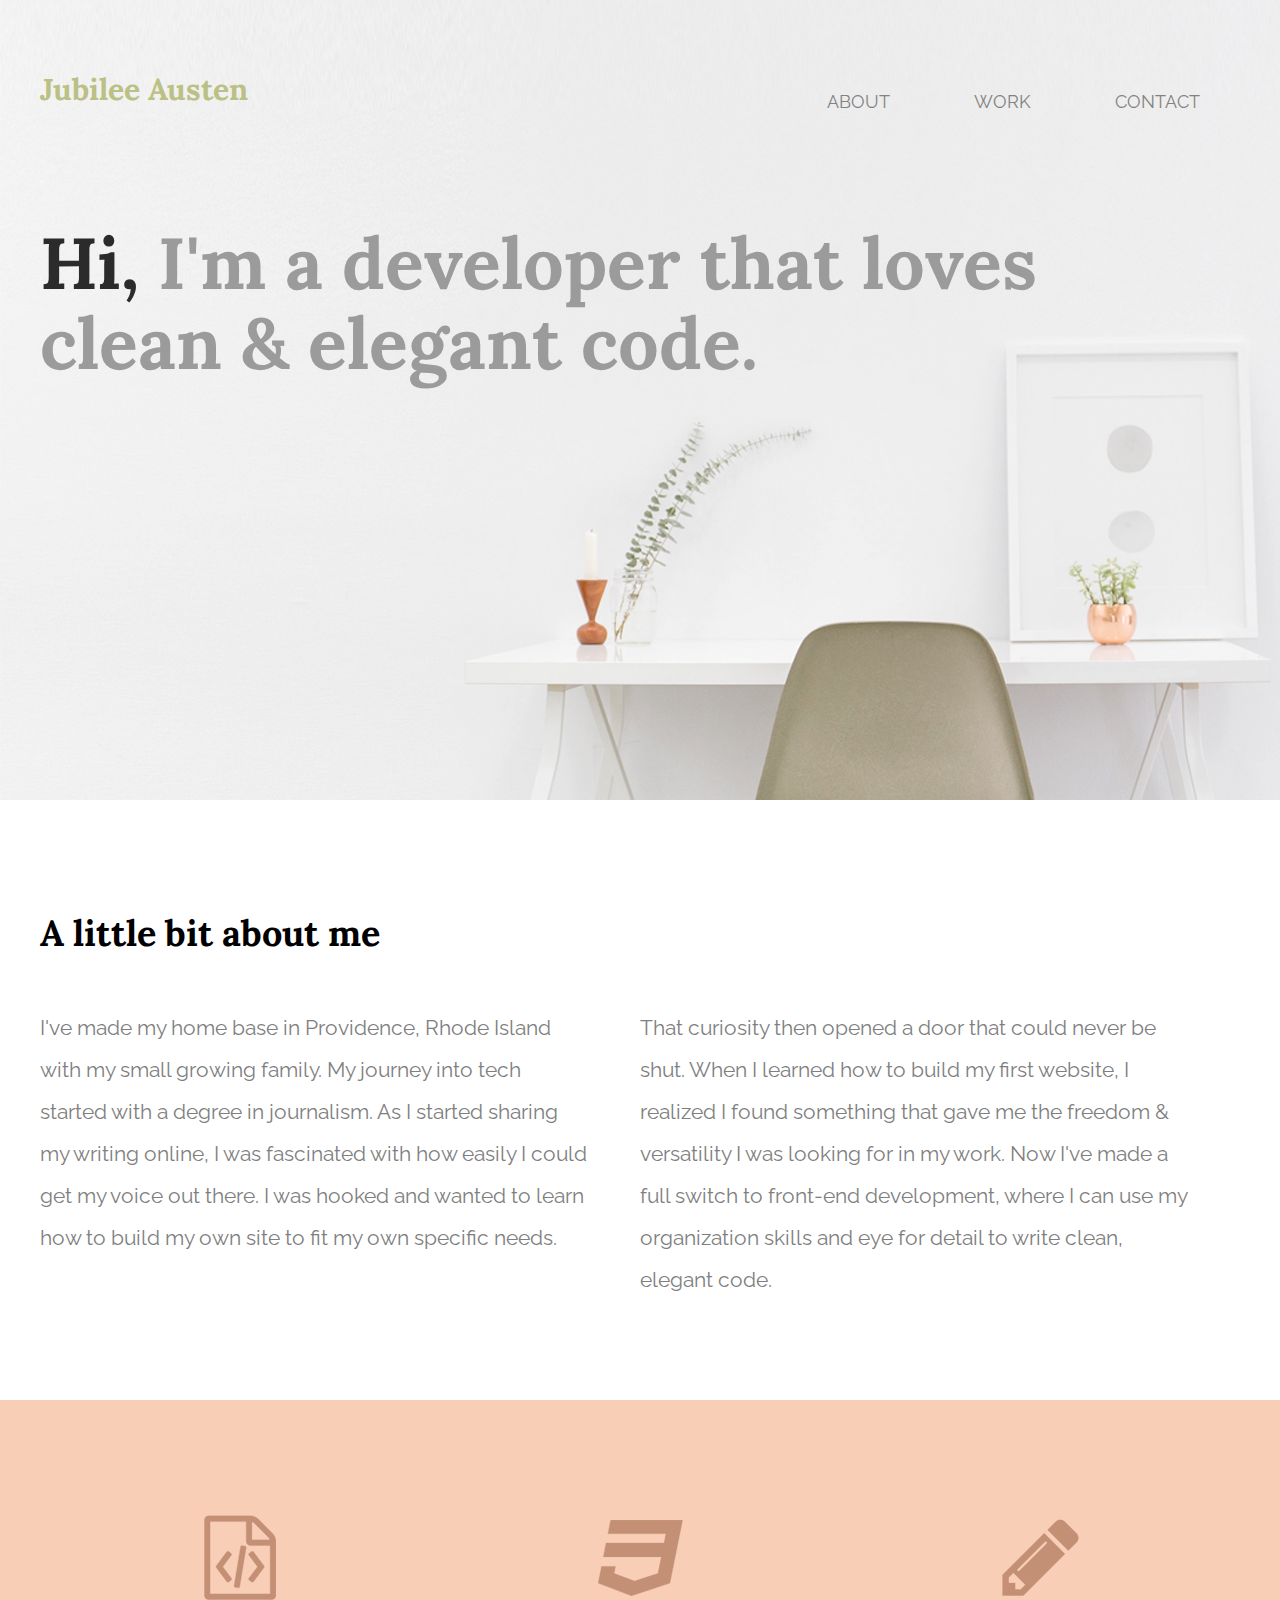
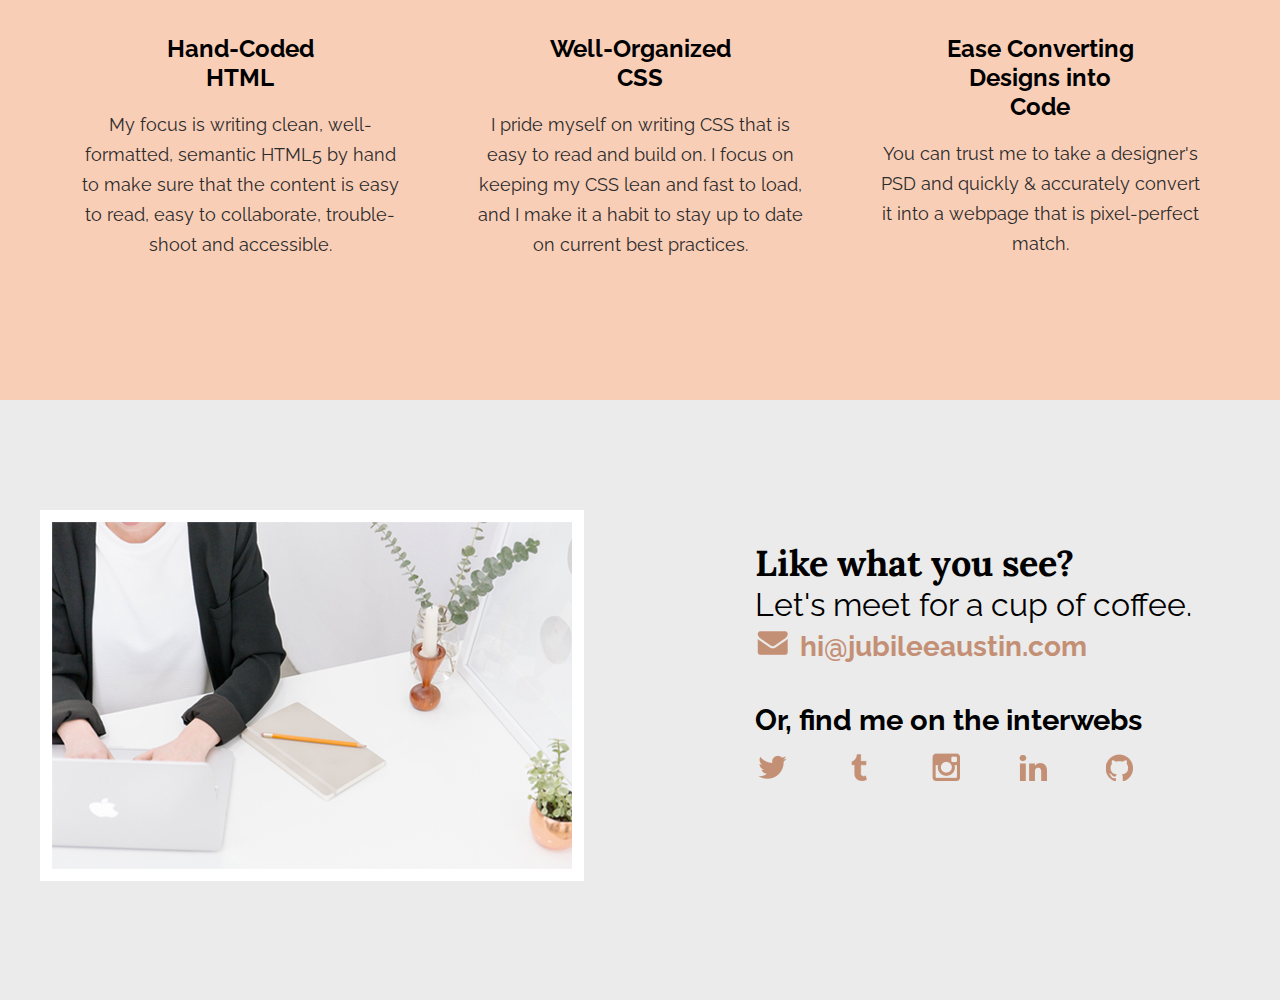
==== index.html @ 23e6f0e2 "initial commit for jubilee austen" ====
<!doctype html>
<html>
    <head>
        <title>Jubilee Austen</title>
        <link rel="stylesheet" href="css/normalize.css">
        <link rel="stylesheet" href="css/main.css">
        <link href="https://fonts.googleapis.com/css?family=Raleway" rel="stylesheet" type='text/css'>
        <link href="https://fonts.googleapis.com/css?family=Lora" rel="stylesheet" type='text/css'>
    </head>
    <body>
      <header>

        <div class="full-width">
          <div class="half-width">
            <h1>Jubilee Austen</h1>

            </div>

            <div class="half-width">

              <nav>
                <ul>
                  <li><a href="#about">About</a></li>
                  <li><a href="#work">Work</a></li>
                  <li><a href="#contact">Contact</a></li>

                </ul>

              </nav>

          </div>


          <h2><span>Hi,</span> I'm a developer that loves clean & elegant code.</h2>

        </div>

        </header>

      <main>

        <section id="about">


          <div class="full-width">
            <h2>A little bit about me</h2>

              <div class="half-width">
              <p>I've made my home base in Providence, Rhode Island with my small growing family. My journey into tech started with a degree in journalism.
                As I started sharing my writing online, I was fascinated with how easily I could get my voice out there.
                I was hooked and wanted to learn how to build my own site to fit my own specific needs.
              </p>

            </div>


            <div class="half-width">
              <p>That curiosity then opened a door that could never be shut. When I learned how to build my first website, I realized I found something that gave me the freedom & versatility I was looking for in my work.
                 Now I've made a full switch to front-end development, where I can use my organization skills and eye for detail to write clean, elegant code.
               </p>

            </div>

          </div>

        </section>

        <section id="work">
          <div class="full-width">

            <div class="third-width">
              <img src="img/icon-html.png" alt="HTML icon"/>
              <h3>Hand-Coded HTML</h3>

              <p>My focus is writing clean, well-formatted, semantic HTML5 by hand to make sure that the content is easy to read, easy to collaborate, trouble-shoot and accessible.
                </p>

            </div>

            <div class="third-width">
              <img src="img/icon-css.png" alt="CSS icon"/>
              <h3>Well-Organized CSS</h3>
            <p>I pride myself on writing CSS that is easy to read and build on.
               I focus on keeping my CSS lean and fast to load, and I make it a habit to stay up to date on current best practices.
             </p>

            </div>

            <div class="third-width">
              <img src="img/icon-pencil.png" alt="Pencil icon"/>

              <h3>Ease Converting Designs into Code</h3>
              <p>You can trust me to take a designer's PSD and quickly & accurately convert it into a webpage that is pixel-perfect match.
                </p>

            </div>

          </div>

          </section>

          <footer id="contact">

            <div class="full-width">

              <div class="half-width">

                <img src="img/contact.png" id="contact-img" alt="my contact image"/>
                </div>

              <div class="half-width" id="contact-info">
                <h2>Like what you see?</h2>
                <h3 id="email-header">Let's meet for a cup of coffee.</h3>
                <a href="mailto:hi@jubileeausten.com"><img src="img/icon-envelope.png" id="envelope" alt="envelope icon"/>hi@jubileeaustin.com</a>
                <h3 id="socialmedia-header">Or, find me on the interwebs</h3>

                <ul>
                <li><a href="https://twitter.com/Marcelu83" target="_blank"><img src="img/icon-twitter.png" alt="twitter icon" /></a></li>
                <li><a href="https://www.tumblr.com/" target="_blank"><img src="img/icon-tumblr.png" alt="tumblr icon" /></a></li>
                <li><a href="https://www.instagram.com/traveljunkieincostarica/" target="_blank"><img src="img/icon-instagram.png" alt="instagram icon"/></a></li>
                <li><a href="https://www.linkedin.com/in/marcela-matamoros-43237b11/" target="_blank"><img src="img/icon-linkedin.png" alt="linkedin icon"/></a></li>
                <li><a href="https://github.com/" target="_blank"><img src="img/icon-github.png" alt="github icon"/></a></li>
              </ul>

              </div>

            </div>

            </footer>

        </main>


    </body>
</html>
---- css/main.css ----
/***** BASE STYLES *****/

body { font-family:'Raleway', sans-serif;

}

#about, #work, #contact{
  height: 600px
}

/***** GRID *****/

.full-width {
  width: 1200px;
  margin: 0 auto;
}
.half-width {
width: 600px;
float: left;
}
.third-width {
  width: 400px;
  float: left;
}

/*****Header Style*****/

header {
height: 800px;
background: url('../img/hero.png');
background-size: cover;
}

header h1 {
color: #bbc085;
font-family: 'Lora', serif;
font-size: 30px;
padding: 50px 0;
}
nav {
float: right;
padding: 75px 40px;
}
nav ul li {

display: inline-block;
}

nav ul li a {

text-transform: uppercase;
text-decoration: none;
font-size: 18px;
color: #828282;
padding-left: 80px;

}

header h2 {

width:1000px;
clear: both;
font-family: 'Lora', serif;
font-size: 72px;
line-height: 80px;
color: #9b9b9b;
padding: 20px 0;

}

header h2 span {
color:#2b2b2b;
}

/******About Section Style*****/

#about .full-width {

  padding: 80px 0;

}

#about h2{
    font-family: 'Lora', serif;
    font-size: 36px;

}

#about p {

font-size: 21px;
color: #7f7f7f;
line-height: 42px;
padding-right: 50px;


}

/*****Work Section Style*****/

#work {

background: #f9ceb7;
text-align: center;

}

#work .full-width {

  padding: 115px 0;

}


#work img {

  padding-bottom: 30px;

}

#work h3 {
  font-size: 24px;
  width:190px;
  margin: 0 auto;

}

 #work p {

     font-family: 'Raleway', sans-serif;
     font-size: 18px;
     line-height: 30px;
     color: #2b2b2b;
     padding: 0 35px;

   }

   /*****Contact Section Style*****/

#contact {
   background-color: #ebebeb;
   }

   #contact .full-width {
     padding: 110px 0;
   }

   #contact-img {
     border: 12px solid #ffffff;
   }

   #contact h2, #email-header, #socialmedia-header, #contact ul {
     padding-left: 115px;
   }

#envelope {
padding: 0 10px 0 115px;
}

#contact h2 {
font-family: 'Lora', serif;
font-size: 36px;
}

#email-header{
font-size: 32px;
font-weight:400;
margin: -30px 0 5px 0;
}

#socialmedia-header {

font-weight: bold;
font-size: 29px;
margin: 40px 0 0 0;
}

#contact a{

text-decoration: none;
color: #c49075;
font-weight: bold;
font-size:28px;
}

#contact ul{
  list-style: none;
}

#contact ul li{
  display: inline-block;
}

#contact ul img{
  padding-right:48px;
  font-size: 32px;
}
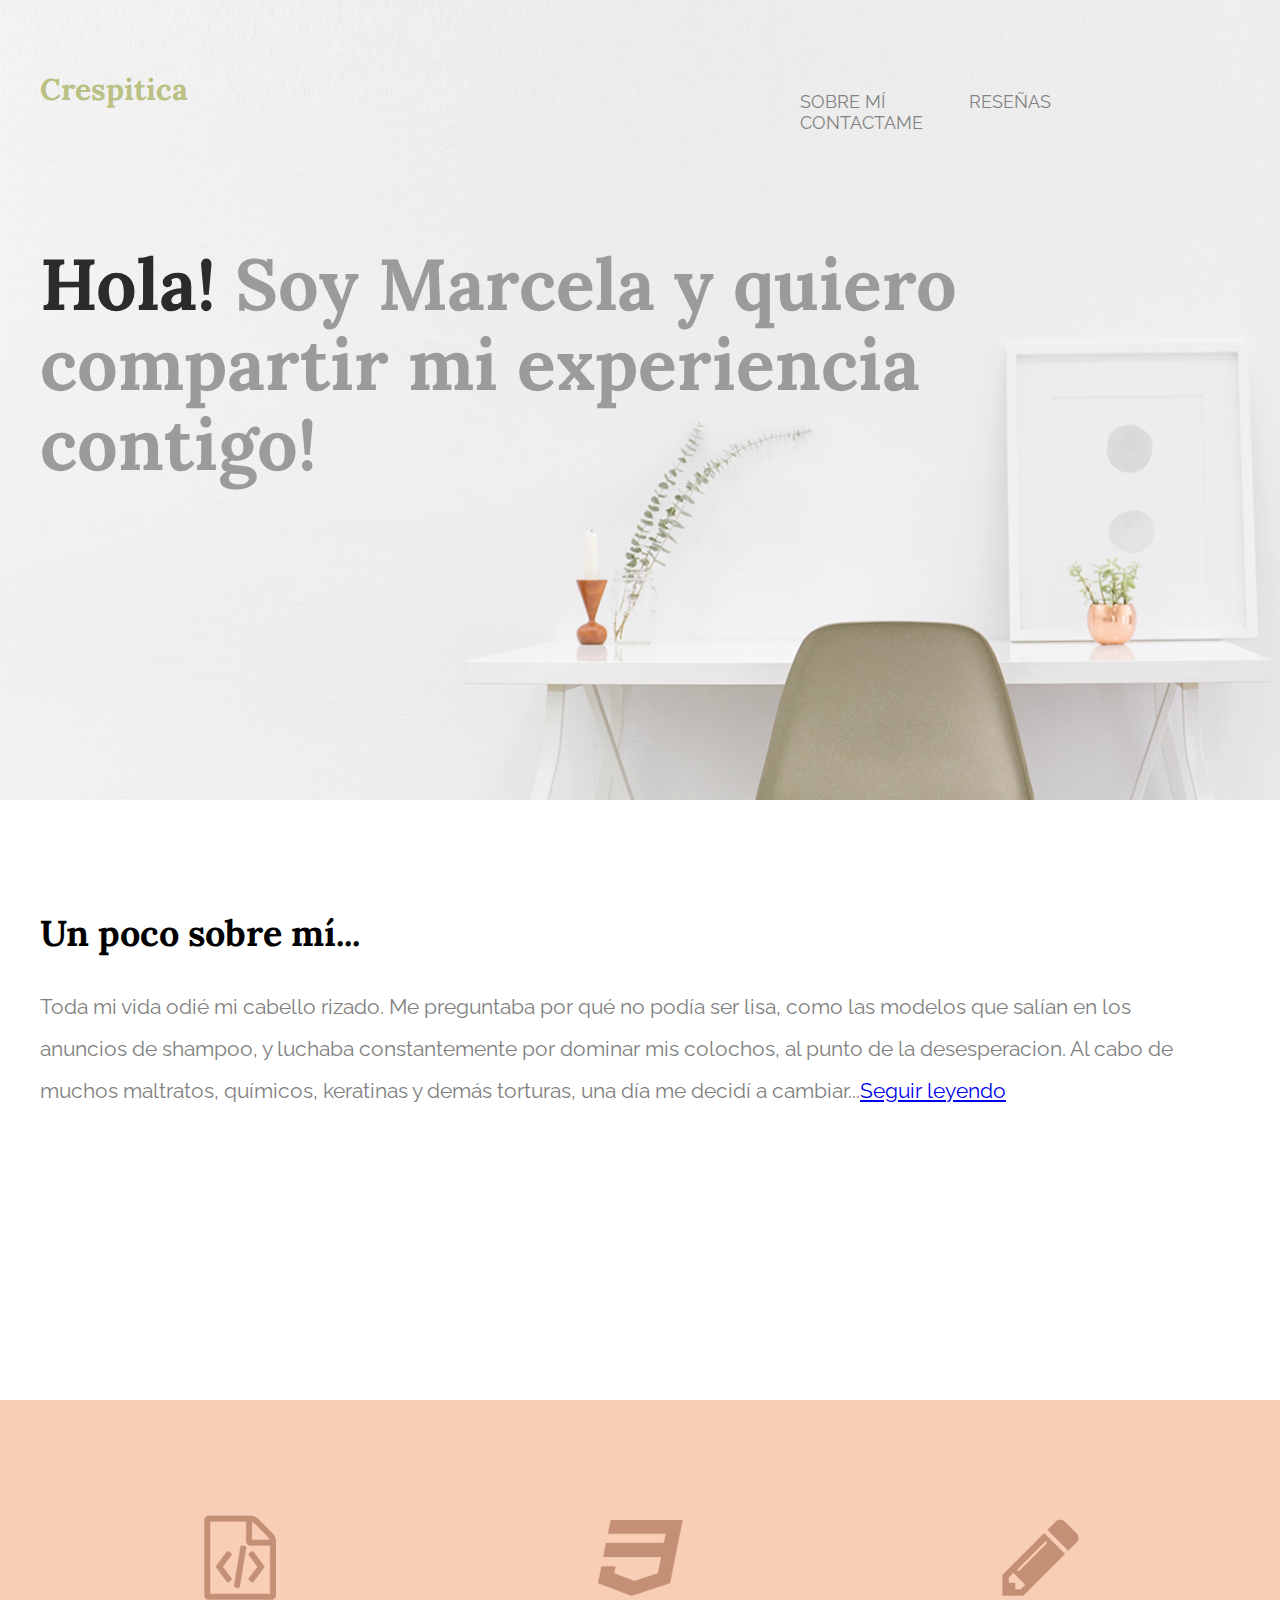
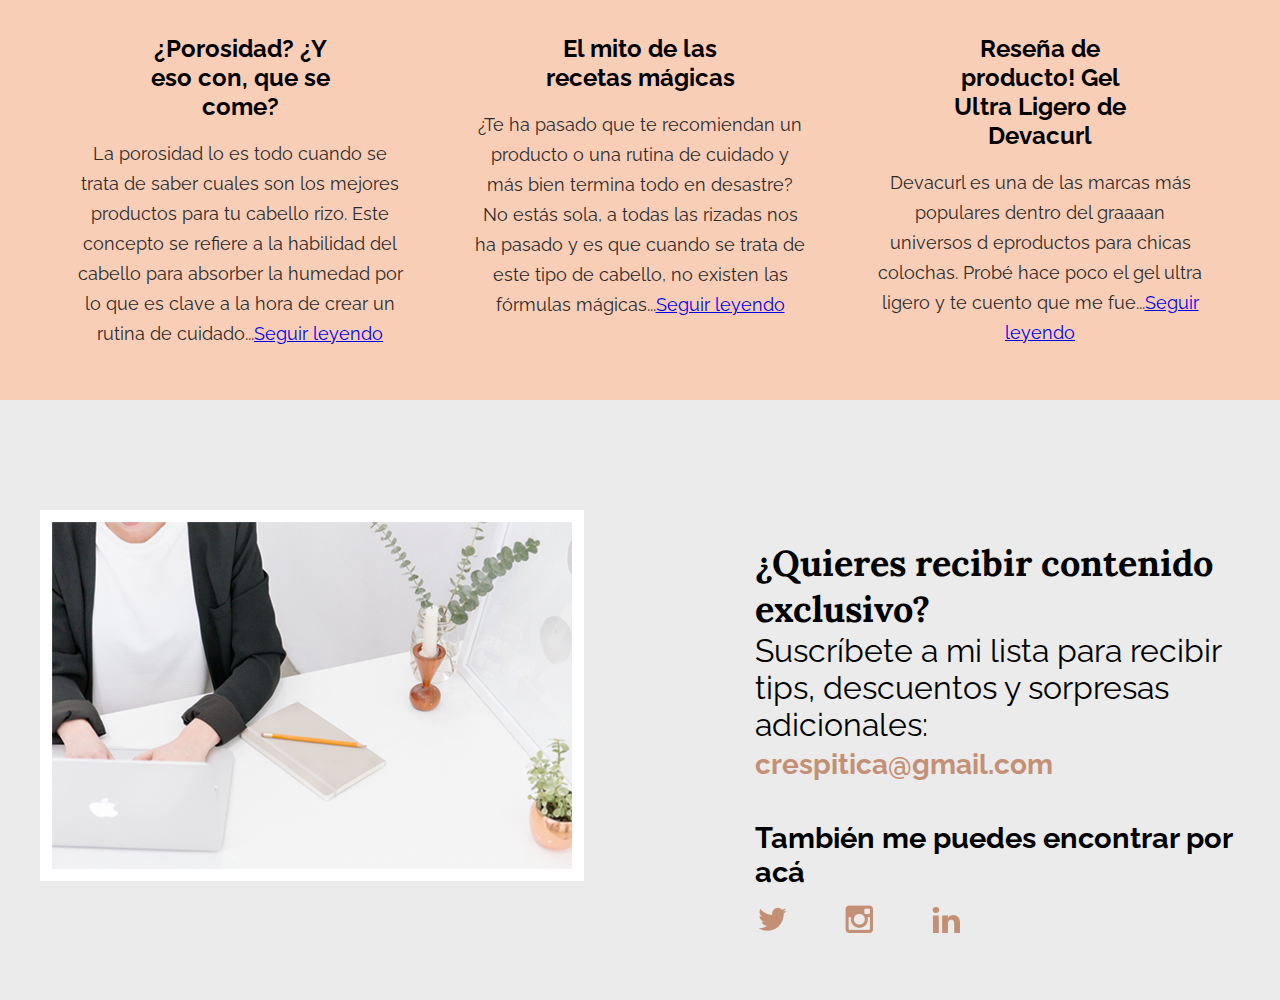
==== commit 902f7c73: "Deleting extra files and changes to the About and Blog sections" ====
--- a/index.html
+++ b/index.html
@@ -1,7 +1,7 @@
 <!doctype html>
 <html>
     <head>
-        <title>Jubilee Austen</title>
+        <title>Crespitica-Cuidados y productos para rizos</title>
         <link rel="stylesheet" href="css/normalize.css">
         <link rel="stylesheet" href="css/main.css">
         <link href="https://fonts.googleapis.com/css?family=Raleway" rel="stylesheet" type='text/css'>
@@ -12,7 +12,7 @@
 
         <div class="full-width">
           <div class="half-width">
-            <h1>Jubilee Austen</h1>
+            <h1>Crespitica</h1>
 
             </div>
 
@@ -20,9 +20,9 @@
 
               <nav>
                 <ul>
-                  <li><a href="#about">About</a></li>
-                  <li><a href="#work">Work</a></li>
-                  <li><a href="#contact">Contact</a></li>
+                  <li><a href="#about">Sobre mí</a></li>
+                  <li><a href="#work">Reseñas</a></li>
+                  <li><a href="#contact">Contactame</a></li>
 
                 </ul>
 
@@ -31,7 +31,7 @@
           </div>
 
 
-          <h2><span>Hi,</span> I'm a developer that loves clean & elegant code.</h2>
+          <h2><span>Hola! </span>Soy Marcela y quiero compartir mi experiencia contigo!</h2>
 
         </div>
 
@@ -43,23 +43,17 @@
 
 
           <div class="full-width">
-            <h2>A little bit about me</h2>
+            <h2>Un poco sobre mí...</h2>
 
-              <div class="half-width">
-              <p>I've made my home base in Providence, Rhode Island with my small growing family. My journey into tech started with a degree in journalism.
-                As I started sharing my writing online, I was fascinated with how easily I could get my voice out there.
-                I was hooked and wanted to learn how to build my own site to fit my own specific needs.
+
+              <p>Toda mi vida odié mi cabello rizado. Me preguntaba por qué no podía ser lisa, como las modelos que salían
+                en los anuncios de shampoo, y luchaba constantemente por dominar mis colochos, al punto de la desesperacion. Al cabo
+                de muchos maltratos, químicos, keratinas y demás torturas, una día me decidí a cambiar...<a href="about/about-me.html">Seguir leyendo</a></p>
+
               </p>
 
             </div>
 
-
-            <div class="half-width">
-              <p>That curiosity then opened a door that could never be shut. When I learned how to build my first website, I realized I found something that gave me the freedom & versatility I was looking for in my work.
-                 Now I've made a full switch to front-end development, where I can use my organization skills and eye for detail to write clean, elegant code.
-               </p>
-
-            </div>
 
           </div>
 
@@ -70,18 +64,20 @@
 
             <div class="third-width">
               <img src="img/icon-html.png" alt="HTML icon"/>
-              <h3>Hand-Coded HTML</h3>
+              <h3>¿Porosidad? ¿Y eso con, que se come?</h3>
 
-              <p>My focus is writing clean, well-formatted, semantic HTML5 by hand to make sure that the content is easy to read, easy to collaborate, trouble-shoot and accessible.
+              <p>La porosidad lo es todo cuando se trata de saber cuales son los mejores productos para tu cabello rizo.
+                 Este concepto se refiere a la habilidad del cabello para absorber la humedad por lo que es clave a la hora
+                  de crear un rutina de cuidado...<a href="blog/my-blog.html">Seguir leyendo</a>
                 </p>
 
             </div>
 
             <div class="third-width">
               <img src="img/icon-css.png" alt="CSS icon"/>
-              <h3>Well-Organized CSS</h3>
-            <p>I pride myself on writing CSS that is easy to read and build on.
-               I focus on keeping my CSS lean and fast to load, and I make it a habit to stay up to date on current best practices.
+              <h3>El mito de las recetas mágicas</h3>
+            <p>¿Te ha pasado que te recomiendan un producto o una rutina de cuidado y más bien termina todo en desastre?
+              No estás sola, a todas las rizadas nos ha pasado y es que cuando se trata de este tipo de cabello, no existen las fórmulas mágicas...<a href="blog/my-blog.html">Seguir leyendo</a>
              </p>
 
             </div>
@@ -89,8 +85,9 @@
             <div class="third-width">
               <img src="img/icon-pencil.png" alt="Pencil icon"/>
 
-              <h3>Ease Converting Designs into Code</h3>
-              <p>You can trust me to take a designer's PSD and quickly & accurately convert it into a webpage that is pixel-perfect match.
+              <h3>Reseña de producto! Gel Ultra Ligero de Devacurl</h3>
+              <p>Devacurl es una de las marcas más populares dentro del graaaan universos d eproductos para chicas colochas. Probé hace poco el
+                gel ultra ligero y te cuento que me fue...<a href="blog/my-blog.html">Seguir leyendo</a>
                 </p>
 
             </div>
@@ -109,17 +106,16 @@
                 </div>
 
               <div class="half-width" id="contact-info">
-                <h2>Like what you see?</h2>
-                <h3 id="email-header">Let's meet for a cup of coffee.</h3>
-                <a href="mailto:hi@jubileeausten.com"><img src="img/icon-envelope.png" id="envelope" alt="envelope icon"/>hi@jubileeaustin.com</a>
-                <h3 id="socialmedia-header">Or, find me on the interwebs</h3>
+                <h2>¿Quieres recibir contenido exclusivo?</h2>
+                <h3 id="email-header">Suscríbete a mi lista para recibir tips, descuentos y sorpresas adicionales:</h3>
+                <a href="mailto:crespitica@gmail.com><img src="img/icon-envelope.png" id="envelope" alt="envelope icon"/>crespitica@gmail.com</a>
+                <h3 id="socialmedia-header">También me puedes encontrar por acá</h3>
 
                 <ul>
                 <li><a href="https://twitter.com/Marcelu83" target="_blank"><img src="img/icon-twitter.png" alt="twitter icon" /></a></li>
-                <li><a href="https://www.tumblr.com/" target="_blank"><img src="img/icon-tumblr.png" alt="tumblr icon" /></a></li>
-                <li><a href="https://www.instagram.com/traveljunkieincostarica/" target="_blank"><img src="img/icon-instagram.png" alt="instagram icon"/></a></li>
+                <li><a href="https://www.instagram.com/crespitica/" target="_blank"><img src="img/icon-instagram.png" alt="instagram icon"/></a></li>
                 <li><a href="https://www.linkedin.com/in/marcela-matamoros-43237b11/" target="_blank"><img src="img/icon-linkedin.png" alt="linkedin icon"/></a></li>
-                <li><a href="https://github.com/" target="_blank"><img src="img/icon-github.png" alt="github icon"/></a></li>
+
               </ul>
 
               </div>
